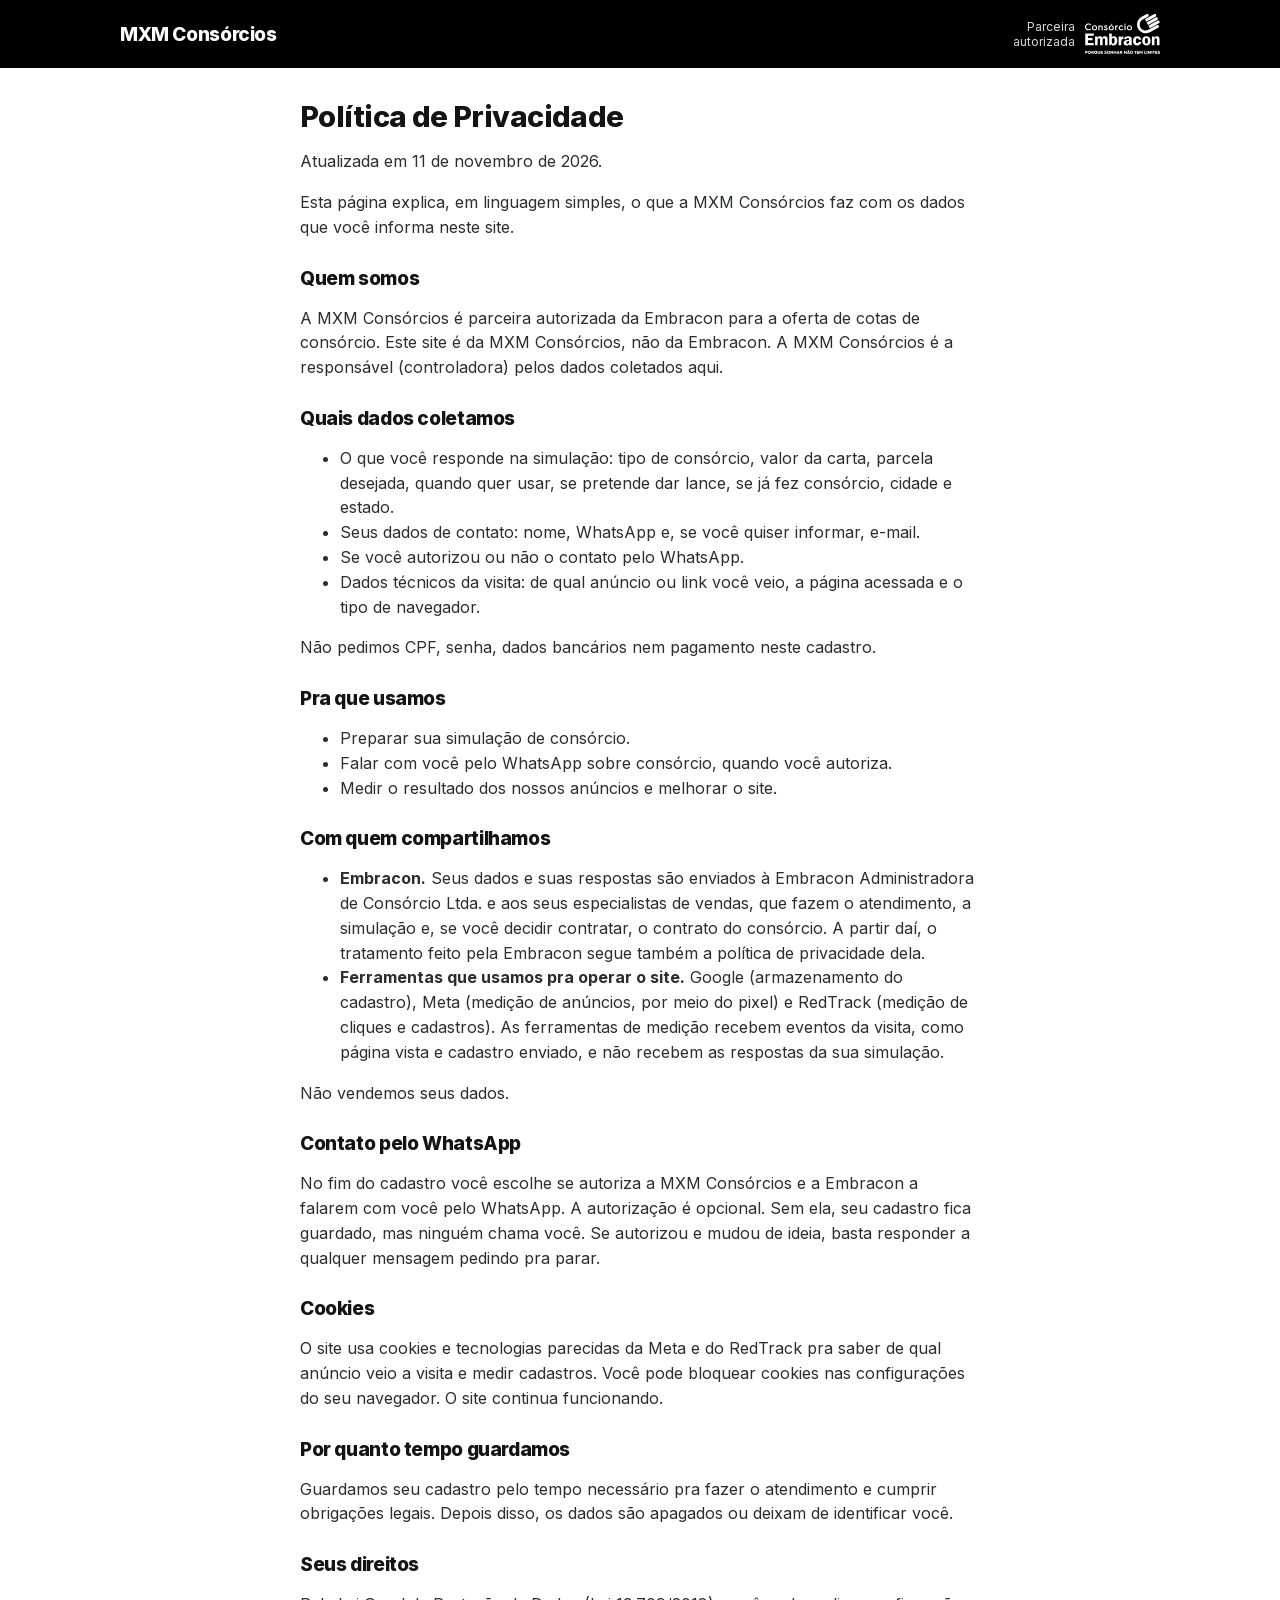
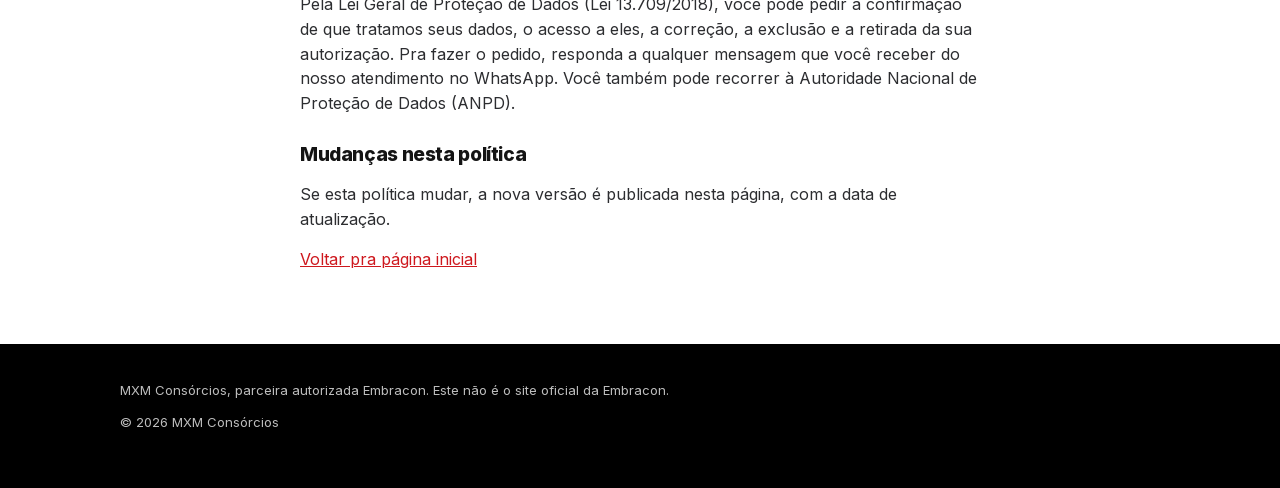
==== privacidade.html @ f9368614 "MXM Consórcios: página, quiz de 9 telas e política de privacidade Co-Authored-By: Claude <noreply@an" ====
<!doctype html>
<html lang="pt-BR">
<head>
<meta charset="utf-8">
<meta name="viewport" content="width=device-width,initial-scale=1">
<title>Política de Privacidade | MXM Consórcios</title>
<meta name="robots" content="noindex">
<meta name="theme-color" content="#000000">
<link rel="icon" href="assets/favicon.svg" type="image/svg+xml">
<link rel="stylesheet" href="assets/site.css?v=1">
</head>
<body>
<header class="top"><div class="wrap">
  <a class="mxm" href="./" style="text-decoration:none">MXM Consórcios</a>
  <div class="parc"><span>Parceira<br>autorizada</span><img src="assets/embracon-branco.svg" alt="Consórcio Embracon" width="64" height="34"></div>
</div></header>
<main class="legal">
<h1>Política de Privacidade</h1>
<p>Atualizada em 11 de novembro de 2026.</p>
<p>Esta página explica, em linguagem simples, o que a MXM Consórcios faz com os dados que você informa neste site.</p>

<h2>Quem somos</h2>
<p>A MXM Consórcios é parceira autorizada da Embracon para a oferta de cotas de consórcio. Este site é da MXM Consórcios, não da Embracon. A MXM Consórcios é a responsável (controladora) pelos dados coletados aqui.</p>

<h2>Quais dados coletamos</h2>
<ul>
<li>O que você responde na simulação: tipo de consórcio, valor da carta, parcela desejada, quando quer usar, se pretende dar lance, se já fez consórcio, cidade e estado.</li>
<li>Seus dados de contato: nome, WhatsApp e, se você quiser informar, e-mail.</li>
<li>Se você autorizou ou não o contato pelo WhatsApp.</li>
<li>Dados técnicos da visita: de qual anúncio ou link você veio, a página acessada e o tipo de navegador.</li>
</ul>
<p>Não pedimos CPF, senha, dados bancários nem pagamento neste cadastro.</p>

<h2>Pra que usamos</h2>
<ul>
<li>Preparar sua simulação de consórcio.</li>
<li>Falar com você pelo WhatsApp sobre consórcio, quando você autoriza.</li>
<li>Medir o resultado dos nossos anúncios e melhorar o site.</li>
</ul>

<h2>Com quem compartilhamos</h2>
<ul>
<li><b>Embracon.</b> Seus dados e suas respostas são enviados à Embracon Administradora de Consórcio Ltda. e aos seus especialistas de vendas, que fazem o atendimento, a simulação e, se você decidir contratar, o contrato do consórcio. A partir daí, o tratamento feito pela Embracon segue também a política de privacidade dela.</li>
<li><b>Ferramentas que usamos pra operar o site.</b> Google (armazenamento do cadastro), Meta (medição de anúncios, por meio do pixel) e RedTrack (medição de cliques e cadastros). As ferramentas de medição recebem eventos da visita, como página vista e cadastro enviado, e não recebem as respostas da sua simulação.</li>
</ul>
<p>Não vendemos seus dados.</p>

<h2>Contato pelo WhatsApp</h2>
<p>No fim do cadastro você escolhe se autoriza a MXM Consórcios e a Embracon a falarem com você pelo WhatsApp. A autorização é opcional. Sem ela, seu cadastro fica guardado, mas ninguém chama você. Se autorizou e mudou de ideia, basta responder a qualquer mensagem pedindo pra parar.</p>

<h2>Cookies</h2>
<p>O site usa cookies e tecnologias parecidas da Meta e do RedTrack pra saber de qual anúncio veio a visita e medir cadastros. Você pode bloquear cookies nas configurações do seu navegador. O site continua funcionando.</p>

<h2>Por quanto tempo guardamos</h2>
<p>Guardamos seu cadastro pelo tempo necessário pra fazer o atendimento e cumprir obrigações legais. Depois disso, os dados são apagados ou deixam de identificar você.</p>

<h2>Seus direitos</h2>
<p>Pela Lei Geral de Proteção de Dados (Lei 13.709/2018), você pode pedir a confirmação de que tratamos seus dados, o acesso a eles, a correção, a exclusão e a retirada da sua autorização. Pra fazer o pedido, responda a qualquer mensagem que você receber do nosso atendimento no WhatsApp. Você também pode recorrer à Autoridade Nacional de Proteção de Dados (ANPD).</p>

<h2>Mudanças nesta política</h2>
<p>Se esta política mudar, a nova versão é publicada nesta página, com a data de atualização.</p>

<p><a href="./">Voltar pra página inicial</a></p>
</main>
<footer><div class="wrap">
  <p>MXM Consórcios, parceira autorizada Embracon. Este não é o site oficial da Embracon.</p>
  <p>© 2026 MXM Consórcios</p>
</div></footer>
</body>
</html>
---- assets/site.css ----
@font-face{font-family:Inter;font-weight:400 800;font-display:swap;src:url(inter.woff2) format("woff2")}
:root{--r:#ce181e;--r2:#a50f14;--r3:#4f090c;--rl:#f5d2d4;--az:#173161;--k:#141414;--bg:#f5f5f6;--mut:#5b5d62;--line:#e1e2e5}
*{box-sizing:border-box}
html{-webkit-text-size-adjust:100%}
body{margin:0;font-family:Inter,system-ui,-apple-system,"Segoe UI",Roboto,sans-serif;font-weight:400;color:var(--k);background:#fff;font-size:16px;line-height:1.55}
img{max-width:100%;height:auto;display:block}
a{color:var(--r)}
h1,h2,h3{font-weight:800;letter-spacing:-.02em;line-height:1.15;margin:0}
.wrap{max-width:1080px;margin:0 auto;padding:0 20px}
.mxm{font-weight:800;font-size:19px;letter-spacing:-.02em;color:#fff;line-height:1;white-space:nowrap}
.mxm small{display:block;font-weight:500;font-size:11px;letter-spacing:.02em;opacity:.85;margin-top:4px}
.mxm.esc{color:var(--k)}
.top{background:#000;color:#fff}
.top .wrap{display:flex;align-items:center;justify-content:space-between;height:68px}
.parc{display:flex;align-items:center;gap:10px;font-size:11px;line-height:1.25;text-align:right;color:#d9d9d9}
.parc img{height:34px;width:auto}
.hero{background:linear-gradient(100deg,#000 0%,#1a0304 38%,#6e0c10 78%,#a50f14 100%);color:#fff;padding:30px 0 40px}
.eyebrow{font-weight:600;font-size:13px;color:#f08185;margin:0 0 10px;letter-spacing:.01em}
.hero h1{font-size:31px}
.hero h1 em{font-style:normal;color:#f08185}
.hero p.sub{margin:14px 0 22px;font-size:17px;color:#ececec}
.escolha{background:#fff;color:var(--k);border-radius:16px;padding:20px 16px 16px}
.escolha h2{font-size:19px;margin:0 4px 14px}
.tipos{display:flex;flex-direction:column;gap:8px}
.tipo{display:flex;align-items:center;gap:14px;width:100%;text-align:left;border:1.5px solid var(--line);background:#fff;border-radius:12px;padding:12px 14px;font:700 17px Inter,sans-serif;color:var(--k);cursor:pointer;min-height:60px}
.tipo:hover,.tipo:focus-visible{border-color:var(--r);outline:0}
.tipo .ic{flex:none;width:40px;height:40px;border-radius:50%;background:var(--rl);display:flex;align-items:center;justify-content:center;color:var(--r)}
.tipo .ic svg{width:22px;height:22px}
.tipo small{display:block;font-weight:400;font-size:13px;color:var(--mut)}
.tipo::after{content:"›";margin-left:auto;font-size:24px;color:var(--r);font-weight:500}
.nota{font-size:13px;color:var(--mut);margin:12px 4px 0}
.hero .selos{list-style:none;margin:20px 0 0;padding:0;display:flex;flex-direction:column;gap:8px;font-size:14px;color:#ececec}
.hero .selos li{display:flex;gap:8px;align-items:flex-start}
.hero .selos li::before{content:"✓";color:#f08185;font-weight:800}
.btn{display:flex;align-items:center;justify-content:center;width:100%;border:0;border-radius:10px;background:var(--r);color:#fff;font:700 17px Inter,sans-serif;padding:16px 24px;cursor:pointer;min-height:56px;box-shadow:0 0 0 4px rgba(206,24,30,.18)}
.btn:hover{background:var(--r2)}
.btn:disabled{opacity:.45;cursor:default}
.btn.branco{background:#fff;color:var(--r);box-shadow:none}
.sec{padding:48px 0}
.sec h2{font-size:27px;margin-bottom:10px}
.sec .lead{color:var(--mut);margin:0 0 24px;font-size:17px}
.cinza{background:var(--bg)}
.passo{background:#fff;border:1px solid var(--line);border-radius:14px;padding:22px 20px;margin-bottom:10px}
.passo .n{display:inline-flex;width:34px;height:34px;border-radius:50%;background:var(--r);color:#fff;font-weight:800;align-items:center;justify-content:center;margin-bottom:12px}
.passo h3{font-size:19px;margin-bottom:6px}
.passo p{margin:0;color:var(--mut)}
.comp{border:1px solid var(--line);border-radius:14px;overflow:hidden}
.comp div{display:grid;grid-template-columns:1fr 1fr;border-top:1px solid var(--line)}
.comp div:first-child{border-top:0;background:var(--k);color:#fff;font-weight:700}
.comp span{padding:14px 14px;font-size:15px}
.comp span+span{border-left:1px solid var(--line)}
.comp div:first-child span+span{border-left-color:#333}
.comp b{display:block;font-size:12px;font-weight:600;color:var(--mut);text-transform:uppercase;letter-spacing:.04em;margin-bottom:2px}
.obs{font-size:14px;color:var(--mut);margin-top:14px}
.escura{background:linear-gradient(100deg,#000 0%,#1a0304 45%,#6e0c10 100%);color:#fff;padding:48px 0}
.escura h2{font-size:27px;margin-bottom:10px}
.escura .lead{color:#e3e3e3;margin:0 0 24px;font-size:17px}
.nums{display:grid;grid-template-columns:1fr 1fr;gap:10px}
.num{background:rgba(255,255,255,.07);border:1px solid rgba(255,255,255,.14);border-radius:14px;padding:18px 16px}
.num strong{display:block;font-size:26px;font-weight:800;letter-spacing:-.02em;line-height:1.1}
.num span{font-size:14px;color:#e3e3e3}
.fonte{font-size:12px;color:#bdbdbd;margin-top:16px}
details{background:#fff;border:1px solid var(--line);border-radius:14px;margin-bottom:10px;padding:0 20px}
summary{font-weight:700;padding:18px 28px 18px 0;cursor:pointer;list-style:none;position:relative}
summary::-webkit-details-marker{display:none}
summary::after{content:"+";position:absolute;right:0;top:14px;font-size:24px;font-weight:500;color:var(--r)}
details[open] summary::after{content:"−"}
details p{margin:0;padding:0 0 18px;color:var(--mut)}
.cta2{max-width:420px;margin:28px auto 0}
.final{background:var(--r);color:#fff;padding:48px 0;text-align:center}
.final h2{font-size:27px;margin-bottom:10px}
.final p{margin:0;font-size:17px}
footer{background:#000;color:#bdbdbd;padding:36px 0 44px;font-size:13px}
footer .marcas{display:flex;align-items:center;justify-content:space-between;margin-bottom:20px}
footer .marcas img{height:44px;width:auto}
footer p{margin:0 0 12px}
footer a{color:#fff}
/* quiz */
.quiz{display:none;min-height:100vh;min-height:100dvh;background:#fff}
body.q .quiz{display:block}
body.q .lp{display:none}
.qtop{position:sticky;top:0;background:#fff;z-index:5;padding:14px 20px 12px;max-width:560px;margin:0 auto}
.qbar{display:flex;align-items:center;gap:12px}
.volta{border:0;background:var(--bg);width:40px;height:40px;border-radius:50%;font-size:22px;line-height:1;cursor:pointer;color:var(--k);flex:none}
.volta[hidden]{display:block;visibility:hidden}
.qbar .mxm{margin:0 auto;text-align:center}
.cont{width:40px;flex:none}
.prog{height:6px;border-radius:3px;background:var(--bg);margin-top:12px;overflow:hidden}
.prog i{display:block;height:100%;width:0;background:var(--r);border-radius:3px;transition:width .25s}
.qbody{max-width:560px;margin:0 auto;padding:18px 20px 40px}
.qbody .av{color:var(--r);font-weight:700;font-size:14px;margin:0 0 6px}
.qbody h2{font-size:24px;margin-bottom:6px}
.qbody .dica{color:var(--mut);margin:0 0 16px;font-size:15px}
.ops{display:flex;flex-direction:column;gap:10px;margin:18px 0 20px}
.op{display:flex;align-items:center;gap:12px;width:100%;text-align:left;border:2px solid var(--line);background:#fff;border-radius:12px;padding:16px 18px;font:600 17px Inter,sans-serif;color:var(--k);cursor:pointer;min-height:58px}
.op .m{flex:none;width:22px;height:22px;border-radius:50%;border:2px solid #b3b5ba}
.op.on{border-color:var(--r);background:#fdf1f1}
.op.on .m{border-color:var(--r);background:var(--r);box-shadow:inset 0 0 0 4px #fff}
.campo{margin:14px 0}
.campo label{display:block;font-weight:700;font-size:15px;margin-bottom:6px}
.campo label small{font-weight:400;color:var(--mut)}
.campo input,.campo select{width:100%;border:2px solid var(--line);border-radius:12px;padding:14px 14px;font:400 17px Inter,sans-serif;color:var(--k);background:#fff;min-height:54px;appearance:none;-webkit-appearance:none}
.campo input:focus,.campo select:focus{outline:0;border-color:var(--r)}
.campo.err input,.campo.err select{border-color:#b00020}
.campo .e{display:none;color:#b00020;font-size:13px;margin-top:5px}
.campo.err .e{display:block}
.hp{position:absolute;left:-9999px;width:1px;height:1px;opacity:0}
.aceite{display:flex;gap:12px;align-items:flex-start;border:2px solid var(--line);border-radius:12px;padding:16px;margin:18px 0 8px;cursor:pointer}
.aceite input{flex:none;width:24px;height:24px;margin:1px 0 0;accent-color:var(--r)}
.erro{color:#b00020;font-size:14px;margin:10px 0}
.seg{font-size:13px;color:var(--mut);margin-top:14px}
.fim{text-align:center;padding-top:40px}
.fim .ok{width:72px;height:72px;border-radius:50%;background:var(--r);color:#fff;font-size:38px;display:flex;align-items:center;justify-content:center;margin:0 auto 20px}
.fim h2{font-size:27px;margin-bottom:12px}
.fim p{color:var(--mut);font-size:17px}
.fim .imp{background:var(--bg);border-radius:12px;padding:16px 18px;color:var(--k);font-size:15px;text-align:left;margin-top:22px}
/* legal */
.legal{max-width:720px;margin:0 auto;padding:32px 20px 56px}
.legal h1{font-size:29px;margin-bottom:8px}
.legal h2{font-size:19px;margin:28px 0 8px}
.legal p,.legal li{color:#2c2d30}
@media(min-width:860px){
 .hero{padding:56px 0 64px}
 .hero .wrap{display:grid;grid-template-columns:1.05fr .95fr;gap:56px;align-items:center}
 .hero h1{font-size:46px}
 .trio{display:grid;grid-template-columns:repeat(3,1fr);gap:14px}
 .trio>*{margin:0}
 .sec h2,.escura h2,.final h2{font-size:36px}
 .nums{grid-template-columns:repeat(4,1fr)}
 .faq,.comp{max-width:760px}
 .parc{font-size:12px}
 .parc img{height:40px}
}

.sub3{font-size:19px;margin:26px 0 8px}
.prox{text-align:left;color:var(--mut);padding-left:22px;margin:18px 0 0}
.prox li{margin-bottom:8px}
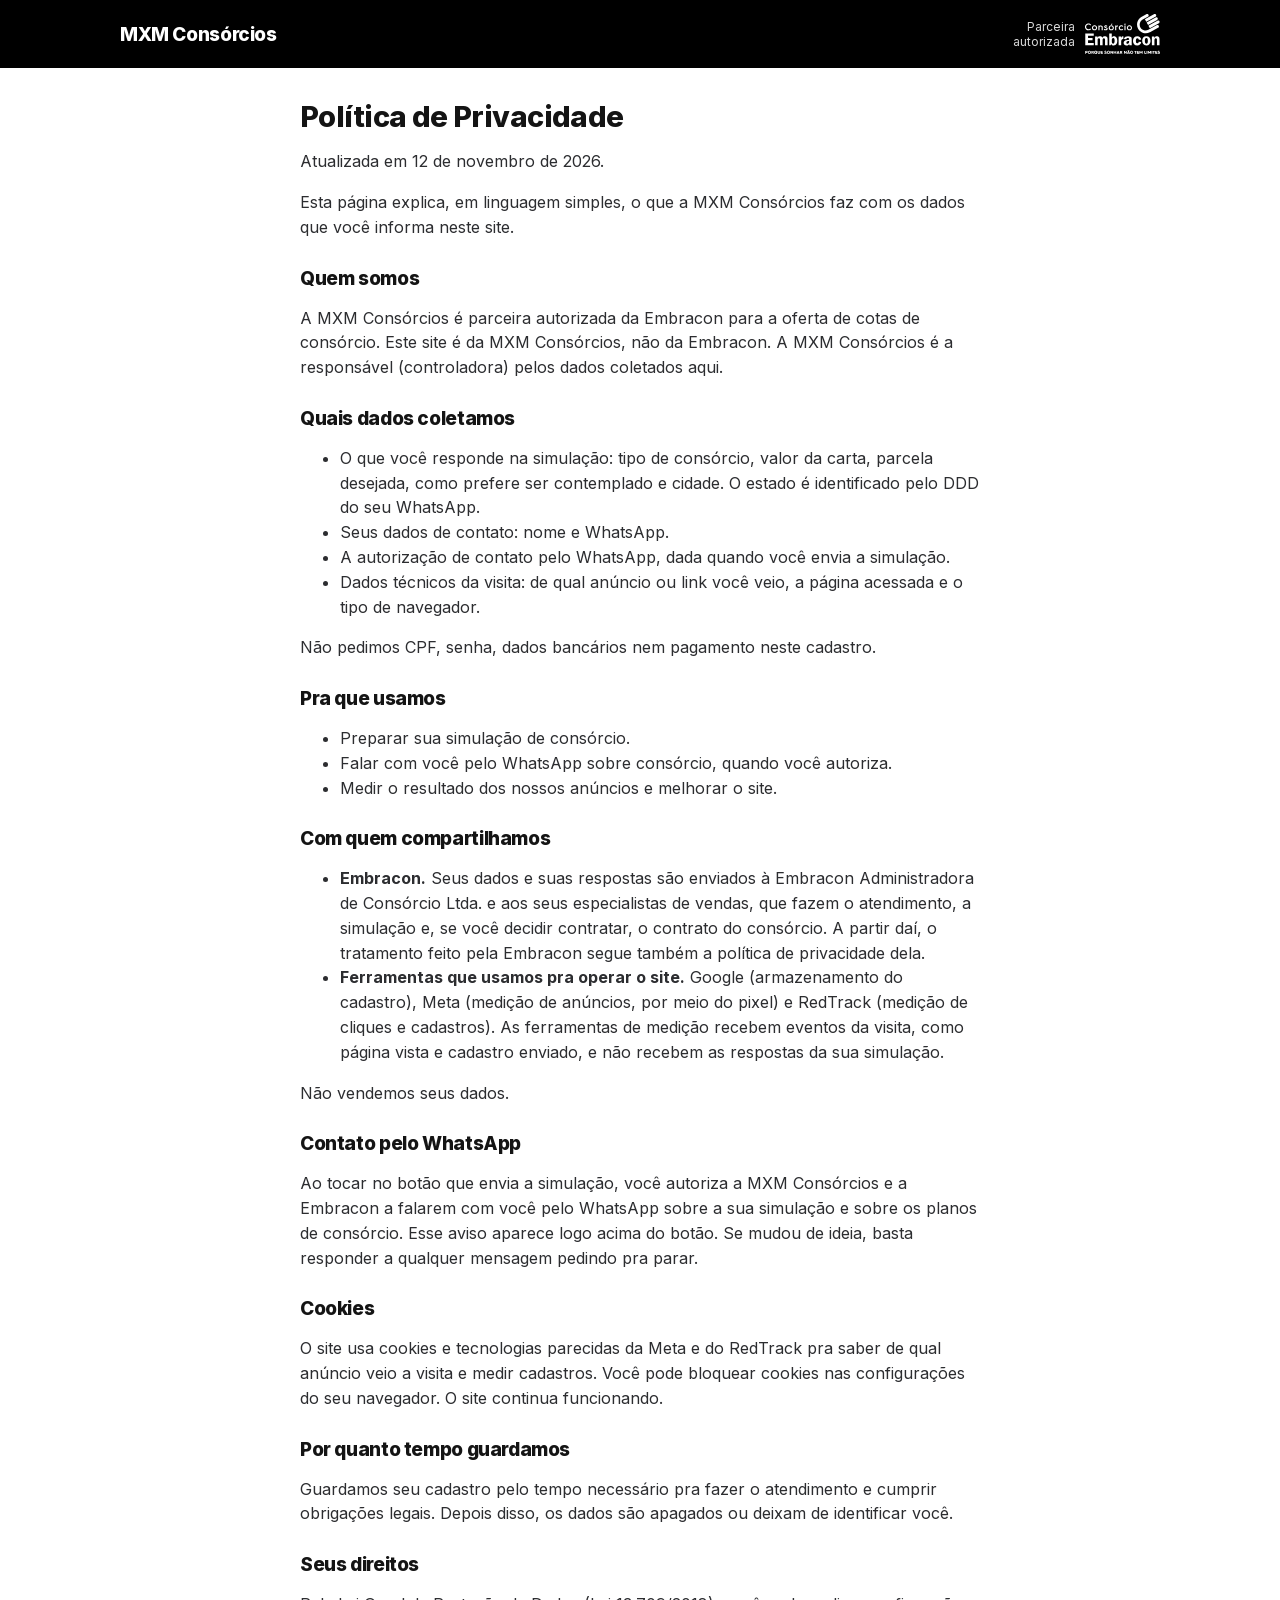
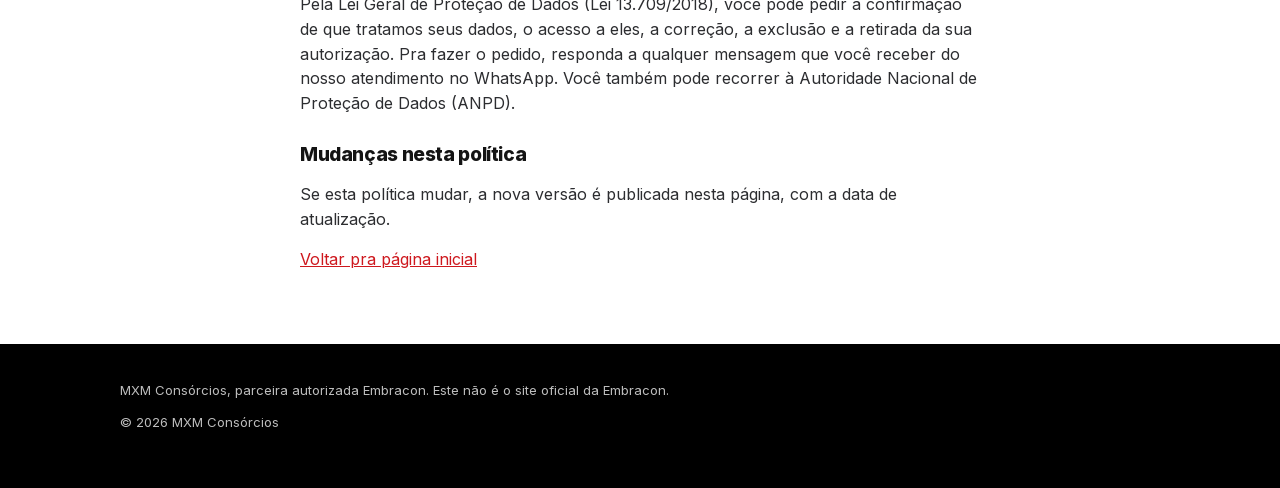
==== commit f51ce977: "Quiz v2 do Stefan Brain: 6 telas no lugar de 9 - Telas: tipo, valor da carta, parcela, como quer ser" ====
--- a/privacidade.html
+++ b/privacidade.html
@@ -7,7 +7,10 @@
 <meta name="robots" content="noindex">
 <meta name="theme-color" content="#000000">
 <link rel="icon" href="assets/favicon.svg" type="image/svg+xml">
-<link rel="stylesheet" href="assets/site.css?v=1">
+<link rel="stylesheet" href="assets/site.css?v=3">
+<script type="text/javascript">
+(function(c,l,a,r,i,t,y){c[a]=c[a]||function(){(c[a].q=c[a].q||[]).push(arguments)};t=l.createElement(r);t.async=1;t.src="https://www.clarity.ms/tag/"+i;y=l.getElementsByTagName(r)[0];y.parentNode.insertBefore(t,y);})(window,document,"clarity","script","zcet7yu46v");
+</script>
 </head>
 <body>
 <header class="top"><div class="wrap">
@@ -16,7 +19,7 @@
 </div></header>
 <main class="legal">
 <h1>Política de Privacidade</h1>
-<p>Atualizada em 11 de novembro de 2026.</p>
+<p>Atualizada em 12 de novembro de 2026.</p>
 <p>Esta página explica, em linguagem simples, o que a MXM Consórcios faz com os dados que você informa neste site.</p>
 
 <h2>Quem somos</h2>
@@ -24,9 +27,9 @@
 
 <h2>Quais dados coletamos</h2>
 <ul>
-<li>O que você responde na simulação: tipo de consórcio, valor da carta, parcela desejada, quando quer usar, se pretende dar lance, se já fez consórcio, cidade e estado.</li>
-<li>Seus dados de contato: nome, WhatsApp e, se você quiser informar, e-mail.</li>
-<li>Se você autorizou ou não o contato pelo WhatsApp.</li>
+<li>O que você responde na simulação: tipo de consórcio, valor da carta, parcela desejada, como prefere ser contemplado e cidade. O estado é identificado pelo DDD do seu WhatsApp.</li>
+<li>Seus dados de contato: nome e WhatsApp.</li>
+<li>A autorização de contato pelo WhatsApp, dada quando você envia a simulação.</li>
 <li>Dados técnicos da visita: de qual anúncio ou link você veio, a página acessada e o tipo de navegador.</li>
 </ul>
 <p>Não pedimos CPF, senha, dados bancários nem pagamento neste cadastro.</p>
@@ -46,7 +49,7 @@
 <p>Não vendemos seus dados.</p>
 
 <h2>Contato pelo WhatsApp</h2>
-<p>No fim do cadastro você escolhe se autoriza a MXM Consórcios e a Embracon a falarem com você pelo WhatsApp. A autorização é opcional. Sem ela, seu cadastro fica guardado, mas ninguém chama você. Se autorizou e mudou de ideia, basta responder a qualquer mensagem pedindo pra parar.</p>
+<p>Ao tocar no botão que envia a simulação, você autoriza a MXM Consórcios e a Embracon a falarem com você pelo WhatsApp sobre a sua simulação e sobre os planos de consórcio. Esse aviso aparece logo acima do botão. Se mudou de ideia, basta responder a qualquer mensagem pedindo pra parar.</p>
 
 <h2>Cookies</h2>
 <p>O site usa cookies e tecnologias parecidas da Meta e do RedTrack pra saber de qual anúncio veio a visita e medir cadastros. Você pode bloquear cookies nas configurações do seu navegador. O site continua funcionando.</p>
--- a/assets/site.css
+++ b/assets/site.css
@@ -75,45 +75,71 @@
 footer .marcas img{height:44px;width:auto}
 footer p{margin:0 0 12px}
 footer a{color:#fff}
-/* quiz */
-.quiz{display:none;min-height:100vh;min-height:100dvh;background:#fff}
+/* quiz v2 (12/11/26): 6 telas, texto do Stefan Brain */
+.quiz{display:none;min-height:100vh;min-height:100dvh;background:#fff;overflow-x:clip}
+body.q{overflow-x:hidden}
 body.q .quiz{display:block}
 body.q .lp{display:none}
-.qtop{position:sticky;top:0;background:#fff;z-index:5;padding:14px 20px 12px;max-width:560px;margin:0 auto}
-.qbar{display:flex;align-items:center;gap:12px}
-.volta{border:0;background:var(--bg);width:40px;height:40px;border-radius:50%;font-size:22px;line-height:1;cursor:pointer;color:var(--k);flex:none}
-.volta[hidden]{display:block;visibility:hidden}
-.qbar .mxm{margin:0 auto;text-align:center}
-.cont{width:40px;flex:none}
-.prog{height:6px;border-radius:3px;background:var(--bg);margin-top:12px;overflow:hidden}
-.prog i{display:block;height:100%;width:0;background:var(--r);border-radius:3px;transition:width .25s}
+.qtop{position:sticky;top:0;background:#fff;z-index:5;padding:10px 20px 10px;max-width:560px;margin:0 auto}
+.qmarca{text-align:center;line-height:1.25;padding-bottom:8px;border-bottom:1px solid var(--line)}
+.qmarca strong{display:block;font-weight:800;font-size:13.5px;letter-spacing:-.01em}
+.qmarca small{display:block;font-size:11px;color:var(--mut);margin-top:2px}
+.qbar{display:flex;align-items:center;gap:10px;min-height:40px;margin-top:6px}
+.qbar[hidden]{display:none}
+.volta{border:0;background:var(--bg);width:36px;height:36px;border-radius:50%;font-size:22px;line-height:1;cursor:pointer;color:var(--k);flex:none;padding:0 0 3px}
+.volta[hidden]{display:none}
+.cont{font-size:13px;font-weight:600;color:var(--mut)}
+.pct{margin-left:auto;font-size:13px;font-weight:700;color:var(--r)}
+.prog{height:6px;border-radius:3px;background:#e5e7eb;margin-top:4px;overflow:hidden}
+.prog i{display:block;height:100%;width:0;background:var(--r);border-radius:3px;transition:width .3s}
 .qbody{max-width:560px;margin:0 auto;padding:18px 20px 40px}
-.qbody .av{color:var(--r);font-weight:700;font-size:14px;margin:0 0 6px}
-.qbody h2{font-size:24px;margin-bottom:6px}
-.qbody .dica{color:var(--mut);margin:0 0 16px;font-size:15px}
-.ops{display:flex;flex-direction:column;gap:10px;margin:18px 0 20px}
-.op{display:flex;align-items:center;gap:12px;width:100%;text-align:left;border:2px solid var(--line);background:#fff;border-radius:12px;padding:16px 18px;font:600 17px Inter,sans-serif;color:var(--k);cursor:pointer;min-height:58px}
+.qbody.entra{animation:qin .22s ease-out}
+.qbody.entra.tras{animation-name:qinb}
+@keyframes qin{from{opacity:0;transform:translateX(26px)}to{opacity:1;transform:none}}
+@keyframes qinb{from{opacity:0;transform:translateX(-26px)}to{opacity:1;transform:none}}
+@media(prefers-reduced-motion:reduce){.qbody.entra{animation:none}}
+.qbody h2{font-size:23px;margin-bottom:8px}
+.qbody .dica{color:var(--mut);margin:0 0 16px;font-size:15px;line-height:1.45}
+.ops{display:flex;flex-direction:column;gap:10px;margin:16px 0 20px}
+.op{display:flex;align-items:center;gap:12px;width:100%;text-align:left;border:2px solid #e5e7eb;background:#fff;border-radius:12px;padding:14px 16px;font:600 17px Inter,sans-serif;color:var(--k);cursor:pointer;min-height:58px;transition:border-color .12s,background .12s,box-shadow .12s;-webkit-tap-highlight-color:transparent}
+.op:focus-visible,.op:active{outline:0;box-shadow:0 2px 10px rgba(20,20,20,.12)}
 .op .m{flex:none;width:22px;height:22px;border-radius:50%;border:2px solid #b3b5ba}
+.op .tx{display:block;flex:1;min-width:0;line-height:1.3}
+.op .tx b{display:block;font-weight:700}
+.op .tx small{display:block;font-weight:400;font-size:14px;line-height:1.4;color:var(--mut);margin-top:3px}
+.op .tx small.dq{font-weight:600;font-size:13px;color:var(--r2)}
 .op.on{border-color:var(--r);background:#fdf1f1}
 .op.on .m{border-color:var(--r);background:var(--r);box-shadow:inset 0 0 0 4px #fff}
 .campo{margin:14px 0}
 .campo label{display:block;font-weight:700;font-size:15px;margin-bottom:6px}
-.campo label small{font-weight:400;color:var(--mut)}
-.campo input,.campo select{width:100%;border:2px solid var(--line);border-radius:12px;padding:14px 14px;font:400 17px Inter,sans-serif;color:var(--k);background:#fff;min-height:54px;appearance:none;-webkit-appearance:none}
-.campo input:focus,.campo select:focus{outline:0;border-color:var(--r)}
-.campo.err input,.campo.err select{border-color:#b00020}
+.campo input{width:100%;border:2px solid #e5e7eb;border-radius:12px;padding:14px 14px;font:400 17px Inter,sans-serif;color:var(--k);background:#fff;min-height:54px;appearance:none;-webkit-appearance:none}
+.campo input::placeholder{color:#9a9ca1}
+.campo input:focus{outline:0;border-color:var(--r);box-shadow:0 2px 10px rgba(20,20,20,.08)}
+.campo.err input{border-color:#b00020}
 .campo .e{display:none;color:#b00020;font-size:13px;margin-top:5px}
 .campo.err .e{display:block}
 .hp{position:absolute;left:-9999px;width:1px;height:1px;opacity:0}
-.aceite{display:flex;gap:12px;align-items:flex-start;border:2px solid var(--line);border-radius:12px;padding:16px;margin:18px 0 8px;cursor:pointer}
-.aceite input{flex:none;width:24px;height:24px;margin:1px 0 0;accent-color:var(--r)}
-.erro{color:#b00020;font-size:14px;margin:10px 0}
-.seg{font-size:13px;color:var(--mut);margin-top:14px}
-.fim{text-align:center;padding-top:40px}
-.fim .ok{width:72px;height:72px;border-radius:50%;background:var(--r);color:#fff;font-size:38px;display:flex;align-items:center;justify-content:center;margin:0 auto 20px}
-.fim h2{font-size:27px;margin-bottom:12px}
-.fim p{color:var(--mut);font-size:17px}
-.fim .imp{background:var(--bg);border-radius:12px;padding:16px 18px;color:var(--k);font-size:15px;text-align:left;margin-top:22px}
+.qbody .btn{margin-top:18px;gap:10px;line-height:1.25;text-align:center}
+.qbody .btn svg{width:20px;height:20px;flex:none}
+.btn.envia{padding:14px 16px}
+.lgpd{font-size:12.5px;line-height:1.5;color:var(--mut);margin:16px 0 0}
+.erro{color:#b00020;font-size:14px;margin:12px 0 0}
+.pv{text-align:center;font-size:13px;margin:14px 0 0}
+.pv a{color:var(--mut)}
+.fim{text-align:center;padding-top:22px}
+.fim .ok{width:72px;height:72px;border-radius:50%;background:#10b981;color:#fff;display:flex;align-items:center;justify-content:center;margin:0 auto 18px}
+.fim .ok svg{width:38px;height:38px}
+.fim h1{font-size:26px;margin-bottom:10px}
+.fim p{color:var(--mut);font-size:16px;margin:0 0 14px}
+.zapbox{background:#f0fdf4;border:1px solid #bbf7d0;border-radius:14px;padding:18px 16px;margin:20px 0 14px}
+.zapbox b{display:block;font-size:17px;line-height:1.3;color:var(--k);margin-bottom:6px}
+.zapbox p{font-size:15px;color:#2c2d30;margin:0 0 14px}
+.btnzap{display:flex;align-items:center;justify-content:center;gap:10px;min-height:56px;border-radius:10px;background:#25d366;color:#fff;font:700 17px Inter,sans-serif;line-height:1.25;text-decoration:none;padding:14px 16px}
+.btnzap svg{width:22px;height:22px;flex:none}
+.fim .calma{font-size:14.5px}
+.selo2{border-top:1px solid var(--line);margin-top:22px;padding-top:18px}
+.selo2 strong{display:block;font-size:14px;margin-bottom:8px}
+.selo2 p{font-size:12.5px;line-height:1.5;margin:0 0 8px}
 /* legal */
 .legal{max-width:720px;margin:0 auto;padding:32px 20px 56px}
 .legal h1{font-size:29px;margin-bottom:8px}
@@ -135,3 +161,34 @@
 .sub3{font-size:19px;margin:26px 0 8px}
 .prox{text-align:left;color:var(--mut);padding-left:22px;margin:18px 0 0}
 .prox li{margin-bottom:8px}
+/* blocos vindos das referências (Mavel, Klubi, Mycon) */
+.top{position:sticky;top:0;z-index:6}
+.pill{display:none;border:0;border-radius:999px;background:var(--r);color:#fff;font:700 14px Inter,sans-serif;padding:11px 18px;cursor:pointer;white-space:nowrap}
+.pill:hover{background:var(--r2)}
+.selo1{margin:16px 0 0;font-size:14px;color:#ececec;text-align:center}
+.selo1::before{content:"✓ ";color:#f08185;font-weight:800}
+.benef{padding:28px 0 4px}
+.bens{display:flex;flex-direction:column;gap:10px}
+.ben{display:flex;gap:14px;align-items:flex-start;border:1px solid var(--line);border-radius:14px;padding:16px}
+.ben .ic{flex:none;width:44px;height:44px;border-radius:12px;background:var(--rl);color:var(--r);display:flex;align-items:center;justify-content:center}
+.ben .ic svg{width:24px;height:24px}
+.ben h3{font-size:17px;margin-bottom:3px}
+.ben p{margin:0;color:var(--mut);font-size:14.5px;line-height:1.4}
+.comp.vs div:first-child span:first-child{background:var(--r)}
+.comp.vs div:not(:first-child) span{position:relative;padding-left:38px}
+.comp.vs div:not(:first-child) span::before{position:absolute;left:12px;top:15px;width:18px;height:18px;border-radius:50%;font-size:12px;font-weight:800;line-height:18px;text-align:center;color:#fff}
+.comp.vs div:not(:first-child) span:first-child{background:#f3faf5}
+.comp.vs div:not(:first-child) span:first-child::before{content:"✓";background:#1a8f4c}
+.comp.vs div:not(:first-child) span+span::before{content:"✕";background:#9a9ca1}
+.fixa{position:fixed;left:0;right:0;bottom:0;z-index:7;background:#fff;border-top:1px solid var(--line);padding:10px 16px calc(10px + env(safe-area-inset-bottom));transform:translateY(110%);transition:transform .25s}
+.fixa.on{transform:none}
+.fixa .btn{max-width:420px;margin:0 auto;box-shadow:none}
+@media(min-width:860px){
+ .pill{display:inline-flex}
+ .top .wrap{gap:20px}
+ .top .parc{margin-left:auto}
+ .fixa{display:none}
+ .bens{display:grid;grid-template-columns:repeat(4,1fr);gap:14px}
+ .ben{flex-direction:column}
+ .benef{padding:40px 0 0}
+}
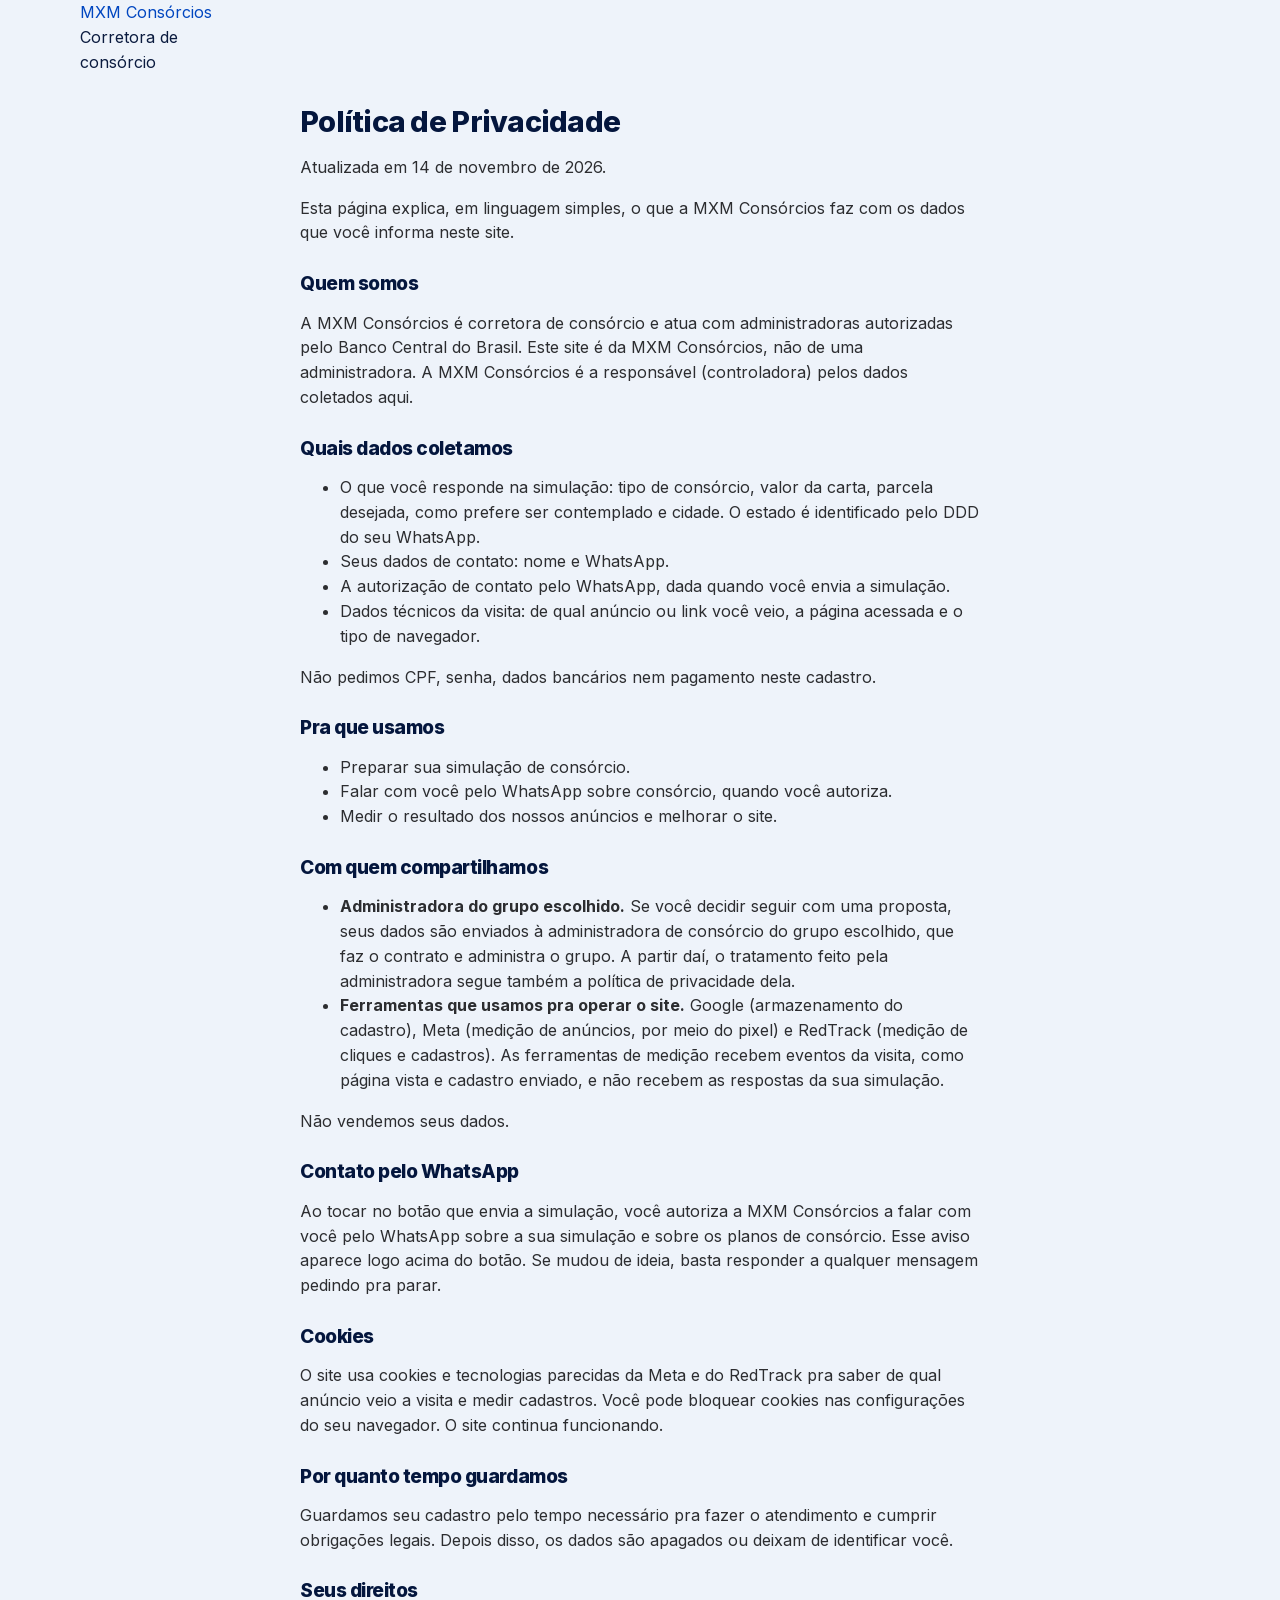
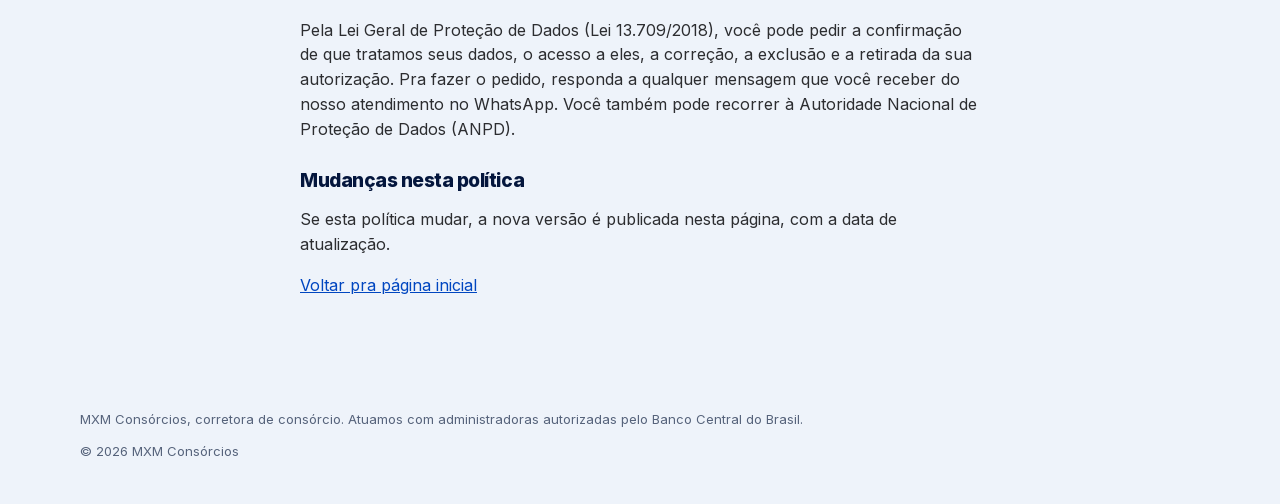
==== commit 8f8198de: "Site novo no estilo konq: MXM como corretora de consórcio Layout novo, simulador de carta, FAQ em ab" ====
--- a/privacidade.html
+++ b/privacidade.html
@@ -15,15 +15,15 @@
 <body>
 <header class="top"><div class="wrap">
   <a class="mxm" href="./" style="text-decoration:none">MXM Consórcios</a>
-  <div class="parc"><span>Parceira<br>autorizada</span><img src="assets/embracon-branco.svg" alt="Consórcio Embracon" width="64" height="34"></div>
+  <div class="parc"><span>Corretora de<br>consórcio</span></div>
 </div></header>
 <main class="legal">
 <h1>Política de Privacidade</h1>
-<p>Atualizada em 12 de novembro de 2026.</p>
+<p>Atualizada em 14 de novembro de 2026.</p>
 <p>Esta página explica, em linguagem simples, o que a MXM Consórcios faz com os dados que você informa neste site.</p>
 
 <h2>Quem somos</h2>
-<p>A MXM Consórcios é parceira autorizada da Embracon para a oferta de cotas de consórcio. Este site é da MXM Consórcios, não da Embracon. A MXM Consórcios é a responsável (controladora) pelos dados coletados aqui.</p>
+<p>A MXM Consórcios é corretora de consórcio e atua com administradoras autorizadas pelo Banco Central do Brasil. Este site é da MXM Consórcios, não de uma administradora. A MXM Consórcios é a responsável (controladora) pelos dados coletados aqui.</p>
 
 <h2>Quais dados coletamos</h2>
 <ul>
@@ -43,13 +43,13 @@
 
 <h2>Com quem compartilhamos</h2>
 <ul>
-<li><b>Embracon.</b> Seus dados e suas respostas são enviados à Embracon Administradora de Consórcio Ltda. e aos seus especialistas de vendas, que fazem o atendimento, a simulação e, se você decidir contratar, o contrato do consórcio. A partir daí, o tratamento feito pela Embracon segue também a política de privacidade dela.</li>
+<li><b>Administradora do grupo escolhido.</b> Se você decidir seguir com uma proposta, seus dados são enviados à administradora de consórcio do grupo escolhido, que faz o contrato e administra o grupo. A partir daí, o tratamento feito pela administradora segue também a política de privacidade dela.</li>
 <li><b>Ferramentas que usamos pra operar o site.</b> Google (armazenamento do cadastro), Meta (medição de anúncios, por meio do pixel) e RedTrack (medição de cliques e cadastros). As ferramentas de medição recebem eventos da visita, como página vista e cadastro enviado, e não recebem as respostas da sua simulação.</li>
 </ul>
 <p>Não vendemos seus dados.</p>
 
 <h2>Contato pelo WhatsApp</h2>
-<p>Ao tocar no botão que envia a simulação, você autoriza a MXM Consórcios e a Embracon a falarem com você pelo WhatsApp sobre a sua simulação e sobre os planos de consórcio. Esse aviso aparece logo acima do botão. Se mudou de ideia, basta responder a qualquer mensagem pedindo pra parar.</p>
+<p>Ao tocar no botão que envia a simulação, você autoriza a MXM Consórcios a falar com você pelo WhatsApp sobre a sua simulação e sobre os planos de consórcio. Esse aviso aparece logo acima do botão. Se mudou de ideia, basta responder a qualquer mensagem pedindo pra parar.</p>
 
 <h2>Cookies</h2>
 <p>O site usa cookies e tecnologias parecidas da Meta e do RedTrack pra saber de qual anúncio veio a visita e medir cadastros. Você pode bloquear cookies nas configurações do seu navegador. O site continua funcionando.</p>
@@ -66,7 +66,7 @@
 <p><a href="./">Voltar pra página inicial</a></p>
 </main>
 <footer><div class="wrap">
-  <p>MXM Consórcios, parceira autorizada Embracon. Este não é o site oficial da Embracon.</p>
+  <p>MXM Consórcios, corretora de consórcio. Atuamos com administradoras autorizadas pelo Banco Central do Brasil.</p>
   <p>© 2026 MXM Consórcios</p>
 </div></footer>
 </body>
--- a/assets/site.css
+++ b/assets/site.css
@@ -1,81 +1,235 @@
 @font-face{font-family:Inter;font-weight:400 800;font-display:swap;src:url(inter.woff2) format("woff2")}
-:root{--r:#ce181e;--r2:#a50f14;--r3:#4f090c;--rl:#f5d2d4;--az:#173161;--k:#141414;--bg:#f5f5f6;--mut:#5b5d62;--line:#e1e2e5}
+/* 14/11/26: layout no estilo konq.com.br em azul (sem marca de administradora). --r* seguem existindo porque o quiz usa. */
+:root{--nv:#04163d;--nv2:#0a2a66;--az:#0046c0;--az2:#00379a;--cl:#00a1fc;--bg:#eef3fa;--k:#0b1b3f;--mut:#56637b;--line:#dbe3ef;
+--r:#0046c0;--r2:#00379a;--r3:#04163d;--rl:#e3eeff;--sh:0 10px 30px rgba(4,22,61,.08)}
 *{box-sizing:border-box}
-html{-webkit-text-size-adjust:100%}
-body{margin:0;font-family:Inter,system-ui,-apple-system,"Segoe UI",Roboto,sans-serif;font-weight:400;color:var(--k);background:#fff;font-size:16px;line-height:1.55}
+html{-webkit-text-size-adjust:100%;scroll-behavior:smooth}
+html{overflow-x:clip}
+body{margin:0;font-family:Inter,system-ui,-apple-system,"Segoe UI",Roboto,sans-serif;color:var(--k);background:var(--bg);font-size:16px;line-height:1.55;overflow-x:hidden}
 img{max-width:100%;height:auto;display:block}
-a{color:var(--r)}
-h1,h2,h3{font-weight:800;letter-spacing:-.02em;line-height:1.15;margin:0}
-.wrap{max-width:1080px;margin:0 auto;padding:0 20px}
-.mxm{font-weight:800;font-size:19px;letter-spacing:-.02em;color:#fff;line-height:1;white-space:nowrap}
-.mxm small{display:block;font-weight:500;font-size:11px;letter-spacing:.02em;opacity:.85;margin-top:4px}
-.mxm.esc{color:var(--k)}
-.top{background:#000;color:#fff}
-.top .wrap{display:flex;align-items:center;justify-content:space-between;height:68px}
-.parc{display:flex;align-items:center;gap:10px;font-size:11px;line-height:1.25;text-align:right;color:#d9d9d9}
-.parc img{height:34px;width:auto}
-.hero{background:linear-gradient(100deg,#000 0%,#1a0304 38%,#6e0c10 78%,#a50f14 100%);color:#fff;padding:30px 0 40px}
-.eyebrow{font-weight:600;font-size:13px;color:#f08185;margin:0 0 10px;letter-spacing:.01em}
-.hero h1{font-size:31px}
-.hero h1 em{font-style:normal;color:#f08185}
-.hero p.sub{margin:14px 0 22px;font-size:17px;color:#ececec}
-.escolha{background:#fff;color:var(--k);border-radius:16px;padding:20px 16px 16px}
-.escolha h2{font-size:19px;margin:0 4px 14px}
-.tipos{display:flex;flex-direction:column;gap:8px}
-.tipo{display:flex;align-items:center;gap:14px;width:100%;text-align:left;border:1.5px solid var(--line);background:#fff;border-radius:12px;padding:12px 14px;font:700 17px Inter,sans-serif;color:var(--k);cursor:pointer;min-height:60px}
-.tipo:hover,.tipo:focus-visible{border-color:var(--r);outline:0}
-.tipo .ic{flex:none;width:40px;height:40px;border-radius:50%;background:var(--rl);display:flex;align-items:center;justify-content:center;color:var(--r)}
-.tipo .ic svg{width:22px;height:22px}
-.tipo small{display:block;font-weight:400;font-size:13px;color:var(--mut)}
-.tipo::after{content:"›";margin-left:auto;font-size:24px;color:var(--r);font-weight:500}
-.nota{font-size:13px;color:var(--mut);margin:12px 4px 0}
-.hero .selos{list-style:none;margin:20px 0 0;padding:0;display:flex;flex-direction:column;gap:8px;font-size:14px;color:#ececec}
-.hero .selos li{display:flex;gap:8px;align-items:flex-start}
-.hero .selos li::before{content:"✓";color:#f08185;font-weight:800}
-.btn{display:flex;align-items:center;justify-content:center;width:100%;border:0;border-radius:10px;background:var(--r);color:#fff;font:700 17px Inter,sans-serif;padding:16px 24px;cursor:pointer;min-height:56px;box-shadow:0 0 0 4px rgba(206,24,30,.18)}
-.btn:hover{background:var(--r2)}
+a{color:var(--az)}
+h1,h2,h3{font-weight:800;letter-spacing:-.025em;line-height:1.12;margin:0;color:var(--nv)}
+.wrap{max-width:1160px;margin:0 auto;padding:0 20px}
+.btn{display:inline-flex;align-items:center;justify-content:center;width:100%;border:0;border-radius:999px;background:var(--az);color:#fff;font:700 16px Inter,sans-serif;padding:15px 26px;cursor:pointer;min-height:54px;text-decoration:none;box-shadow:0 8px 20px rgba(0,70,192,.25);transition:background .15s}
+.btn:hover{background:var(--az2)}
 .btn:disabled{opacity:.45;cursor:default}
-.btn.branco{background:#fff;color:var(--r);box-shadow:none}
-.sec{padding:48px 0}
-.sec h2{font-size:27px;margin-bottom:10px}
-.sec .lead{color:var(--mut);margin:0 0 24px;font-size:17px}
-.cinza{background:var(--bg)}
-.passo{background:#fff;border:1px solid var(--line);border-radius:14px;padding:22px 20px;margin-bottom:10px}
-.passo .n{display:inline-flex;width:34px;height:34px;border-radius:50%;background:var(--r);color:#fff;font-weight:800;align-items:center;justify-content:center;margin-bottom:12px}
-.passo h3{font-size:19px;margin-bottom:6px}
-.passo p{margin:0;color:var(--mut)}
-.comp{border:1px solid var(--line);border-radius:14px;overflow:hidden}
-.comp div{display:grid;grid-template-columns:1fr 1fr;border-top:1px solid var(--line)}
-.comp div:first-child{border-top:0;background:var(--k);color:#fff;font-weight:700}
-.comp span{padding:14px 14px;font-size:15px}
-.comp span+span{border-left:1px solid var(--line)}
-.comp div:first-child span+span{border-left-color:#333}
-.comp b{display:block;font-size:12px;font-weight:600;color:var(--mut);text-transform:uppercase;letter-spacing:.04em;margin-bottom:2px}
-.obs{font-size:14px;color:var(--mut);margin-top:14px}
-.escura{background:linear-gradient(100deg,#000 0%,#1a0304 45%,#6e0c10 100%);color:#fff;padding:48px 0}
-.escura h2{font-size:27px;margin-bottom:10px}
-.escura .lead{color:#e3e3e3;margin:0 0 24px;font-size:17px}
-.nums{display:grid;grid-template-columns:1fr 1fr;gap:10px}
-.num{background:rgba(255,255,255,.07);border:1px solid rgba(255,255,255,.14);border-radius:14px;padding:18px 16px}
-.num strong{display:block;font-size:26px;font-weight:800;letter-spacing:-.02em;line-height:1.1}
-.num span{font-size:14px;color:#e3e3e3}
-.fonte{font-size:12px;color:#bdbdbd;margin-top:16px}
-details{background:#fff;border:1px solid var(--line);border-radius:14px;margin-bottom:10px;padding:0 20px}
-summary{font-weight:700;padding:18px 28px 18px 0;cursor:pointer;list-style:none;position:relative}
-summary::-webkit-details-marker{display:none}
-summary::after{content:"+";position:absolute;right:0;top:14px;font-size:24px;font-weight:500;color:var(--r)}
-details[open] summary::after{content:"−"}
-details p{margin:0;padding:0 0 18px;color:var(--mut)}
-.cta2{max-width:420px;margin:28px auto 0}
-.final{background:var(--r);color:#fff;padding:48px 0;text-align:center}
-.final h2{font-size:27px;margin-bottom:10px}
-.final p{margin:0;font-size:17px}
-footer{background:#000;color:#bdbdbd;padding:36px 0 44px;font-size:13px}
-footer .marcas{display:flex;align-items:center;justify-content:space-between;margin-bottom:20px}
-footer .marcas img{height:44px;width:auto}
-footer p{margin:0 0 12px}
-footer a{color:#fff}
-/* quiz v2 (12/11/26): 6 telas, texto do Stefan Brain */
+.btn.claro{background:#fff;color:var(--nv);box-shadow:var(--sh)}
+.btn.branco{background:#fff;color:var(--az);box-shadow:none}
+.btn.branco:hover{background:#eaf1ff}
+.tag{display:inline-flex;align-items:center;gap:8px;font-size:13px;font-weight:700;color:var(--nv);margin-bottom:14px}
+.tag i{width:20px;height:20px;border-radius:50%;background:var(--az);box-shadow:inset 0 0 0 5px var(--az),inset 0 0 0 10px #fff}
+.lead{color:var(--mut);font-size:17px;max-width:620px;margin:12px 0 0}
+
+/* topo */
+.nav{position:sticky;top:0;z-index:6;background:rgba(238,243,250,.92);backdrop-filter:saturate(1.4) blur(10px);-webkit-backdrop-filter:saturate(1.4) blur(10px)}
+.nav .wrap{display:flex;align-items:center;justify-content:space-between;height:66px;gap:16px}
+.marca{display:flex;align-items:center;gap:10px;text-decoration:none}
+.marca .mxm{font-weight:800;font-size:20px;color:var(--nv);letter-spacing:-.03em}
+.marca .sep{width:1px;height:20px;background:#b9c5d8}
+.marca .mxs{font-weight:600;font-size:15px;color:var(--az);letter-spacing:-.01em}
+.links{display:none;gap:26px}
+.links a{color:var(--nv);text-decoration:none;font-size:14px;font-weight:600}
+.pill{display:inline-flex;align-items:center;gap:10px;border:0;background:#fff;color:var(--nv);font:700 13px Inter,sans-serif;border-radius:999px;padding:7px 7px 7px 16px;box-shadow:var(--sh);cursor:pointer;white-space:nowrap}
+.pill .seta{display:inline-flex;width:26px;height:26px;border-radius:50%;background:var(--az);color:#fff;align-items:center;justify-content:center;font-size:14px}
+
+/* hero */
+.hero{padding:26px 0 56px}
+.hero .wrap{display:grid;gap:30px}
+.hero h1{font-size:36px}
+.azul{color:var(--az);font-weight:700;font-size:18px;margin:14px 0 0}
+.sub{color:var(--mut);margin:14px 0 24px;max-width:470px}
+.acoes{display:grid;gap:10px}
+.mini{display:flex;align-items:center;gap:10px;font-size:13px;color:var(--mut);margin:18px 0 0}
+.mini .pt{width:10px;height:10px;border-radius:50%;background:#22c55e;box-shadow:0 0 0 4px rgba(34,197,94,.18)}
+.hfoto{position:relative}
+.hfoto img{border-radius:28px;aspect-ratio:4/4.2;object-fit:cover;object-position:52% 50%;width:100%;box-shadow:0 30px 60px rgba(4,22,61,.15)}
+.flut{position:absolute;right:12px;top:16px;background:#fff;border-radius:16px;padding:12px 16px;box-shadow:0 14px 34px rgba(4,22,61,.16);transform:rotate(3deg);text-align:center;min-width:140px}
+.flut small{display:block;font-size:11px;font-weight:600;color:var(--mut)}
+.flut strong{display:block;font-size:28px;color:var(--nv);letter-spacing:-.03em;line-height:1.1}
+.flut span{display:block;font-size:11px;color:var(--mut)}
+
+/* faixa azul */
+.faixa{background:var(--az);border-radius:28px;margin:0 8px;padding:48px 0;color:#fff;background-image:radial-gradient(120% 120% at 100% 0,var(--cl) 0,rgba(0,161,252,0) 55%)}
+.faixa .wrap{display:grid;gap:30px;align-items:center}
+.ftxt p{font-size:22px;font-weight:700;letter-spacing:-.02em;line-height:1.3;margin:0 0 12px;color:#d7e6ff}
+.ftxt p:first-child{color:#fff}
+.ftxt b{color:#fff}
+.plano{background:#fff;color:var(--k);border-radius:22px;padding:22px;box-shadow:0 30px 60px rgba(4,22,61,.25);max-width:420px;width:100%;justify-self:center}
+.ptop{display:flex;justify-content:space-between;align-items:center;padding-bottom:14px;border-bottom:1px solid var(--line);font-size:13px;font-weight:700;color:var(--mut)}
+.ptop img{height:16px;width:auto}
+.plano ul{list-style:none;margin:6px 0 0;padding:0}
+.plano li{display:flex;gap:12px;align-items:center;padding:12px 0;border-bottom:1px solid var(--line)}
+.plano li:last-child{border:0}
+.plano li i{flex:none;width:28px;height:28px;border-radius:50%;background:var(--rl);color:var(--az);display:flex;align-items:center;justify-content:center;font-style:normal;font-weight:800;font-size:14px}
+.plano li b{display:block;font-size:15px;color:var(--nv)}
+.plano li small{color:var(--mut);font-size:13px}
+
+/* blocos alternados */
+.blocos{padding:56px 0 20px}
+.blocos .wrap{display:grid;gap:22px}
+.bloco{display:grid;background:#fff;border-radius:26px;overflow:hidden;box-shadow:var(--sh)}
+.btx{padding:30px 24px}
+.btx h2{font-size:28px}
+.btx>p{color:var(--mut);margin:14px 0 0}
+.rot{font-size:11px!important;font-weight:700;letter-spacing:.12em;text-transform:uppercase;color:var(--mut);margin:22px 0 4px!important}
+.lista{list-style:none;margin:0;padding:0}
+.lista li{padding:12px 0 12px 30px;border-bottom:1px solid var(--line);position:relative}
+.lista li::before{content:"";position:absolute;left:0;top:15px;width:16px;height:16px;border-radius:5px;border:2px solid var(--az)}
+.lista b{display:block;color:var(--nv);font-size:15px}
+.lista span{color:var(--mut);font-size:13.5px}
+.okk{font-weight:700;color:var(--nv);font-size:14px;margin:16px 0 0!important}
+.okk::before{content:"✓";display:inline-flex;width:18px;height:18px;border-radius:50%;border:1.5px solid var(--az);color:var(--az);font-size:11px;align-items:center;justify-content:center;margin-right:8px}
+.bimg{min-height:240px;position:relative}
+.bimg img{position:absolute;inset:0;width:100%;height:100%;object-fit:cover}
+.bimg::after{content:"";position:absolute;inset:0;background:linear-gradient(0deg,rgba(0,70,192,.18),rgba(0,70,192,.05))}
+.bimg.graf{background:linear-gradient(140deg,#dfeafc,#c8dcfb);display:flex;align-items:center;justify-content:center;padding:30px 20px}
+.bimg.graf::after{display:none}
+.lance,.vs{background:#fff;border-radius:20px;padding:22px;box-shadow:0 20px 44px rgba(4,22,61,.14);width:100%;max-width:400px}
+.lance small{display:block;font-size:12px;font-weight:700;color:var(--mut);margin-bottom:10px}
+.barra{height:14px;border-radius:99px;background:var(--rl);overflow:hidden}
+.barra i{display:block;height:100%;background:linear-gradient(90deg,var(--az),var(--cl));border-radius:99px}
+.leg{display:flex;justify-content:space-between;font-size:12.5px;color:var(--nv);font-weight:600;margin-top:8px}
+.lance hr{border:0;border-top:1px solid var(--line);margin:18px 0}
+.chips{display:flex;flex-wrap:wrap;gap:8px}
+.chips span{font-size:12.5px;font-weight:600;color:var(--az);background:var(--rl);border-radius:99px;padding:6px 12px}
+.vs>div{display:grid;grid-template-columns:1fr 1fr;gap:12px;padding:11px 0;border-bottom:1px solid var(--line);font-size:13px;color:var(--mut)}
+.vs>div:last-child{border:0}
+.vs b{display:block;color:var(--nv);font-size:12px}
+.vs>div>span:first-child{color:var(--nv)}
+.vs .vh{font-weight:800;color:var(--nv);font-size:13px;padding-top:0}
+.vs .vh span:first-child{color:var(--az)}
+
+/* seção escura */
+.escuro{background:var(--nv);color:#fff;margin:56px 8px 0;border-radius:28px;padding:56px 0;background-image:radial-gradient(90% 80% at 0 0,rgba(0,70,192,.55),rgba(0,70,192,0) 60%)}
+.escuro h2{color:#fff;font-size:30px}
+.escuro .lead{color:#b9c8e6}
+.tres{display:grid;gap:14px;margin-top:30px}
+.card{background:rgba(255,255,255,.06);border:1px solid rgba(255,255,255,.12);border-radius:20px;padding:22px}
+.card .n{display:inline-flex;width:30px;height:30px;border-radius:50%;background:var(--cl);color:var(--nv);font-weight:800;align-items:center;justify-content:center;font-size:14px;margin-bottom:14px}
+.card h3{color:#fff;font-size:18px;margin-bottom:8px}
+.card p{color:#b9c8e6;margin:0;font-size:15px}
+.cta{margin-top:28px;max-width:340px}
+
+/* simulador */
+.sim{padding:64px 0 10px}
+.sim h2,.obj h2,.faq h2{font-size:30px}
+.simbox{display:grid;margin-top:26px;border-radius:26px;overflow:hidden;box-shadow:var(--sh)}
+.simcfg{background:#fff;padding:24px}
+.abas{display:inline-flex;background:var(--bg);border-radius:99px;padding:4px;gap:4px;margin-bottom:24px}
+.aba{border:0;background:none;font:700 14px Inter,sans-serif;color:var(--mut);padding:9px 18px;border-radius:99px;cursor:pointer}
+.aba.on{background:#fff;color:var(--az);box-shadow:0 2px 8px rgba(4,22,61,.1)}
+.rotv{display:block;font-size:14px;font-weight:600;color:var(--mut)}
+.valor{display:block;font-size:24px;font-weight:800;color:var(--nv);letter-spacing:-.02em;margin:6px 0 18px}
+input[type=range]{-webkit-appearance:none;appearance:none;width:100%;height:8px;border-radius:99px;background:linear-gradient(90deg,var(--az) var(--p,25%),var(--line) var(--p,25%));outline:0}
+input[type=range]::-webkit-slider-thumb{-webkit-appearance:none;width:26px;height:26px;border-radius:50%;background:#fff;border:3px solid var(--az);box-shadow:0 4px 10px rgba(0,70,192,.3);cursor:pointer}
+input[type=range]::-moz-range-thumb{width:22px;height:22px;border-radius:50%;background:#fff;border:3px solid var(--az);cursor:pointer}
+.ext{display:flex;justify-content:space-between;font-size:12.5px;color:var(--mut);margin-top:10px}
+.simres{background:var(--az);color:#fff;padding:26px 24px;background-image:radial-gradient(100% 100% at 100% 0,var(--cl),rgba(0,161,252,0) 60%)}
+.simres small{font-size:13px;color:#cfe0ff;font-weight:600}
+.simres strong{display:block;font-size:30px;letter-spacing:-.02em;margin:4px 0 10px}
+.simres p{color:#dbe8ff;font-size:14.5px;margin:0 0 20px}
+
+/* objetivos */
+.obj{padding:64px 0 10px}
+.objs{display:grid;gap:14px;margin-top:26px}
+.ob{display:flex;flex-direction:column;align-items:flex-start;gap:6px;text-align:left;background:#fff;border:0;border-radius:24px;padding:26px 24px;box-shadow:var(--sh);cursor:pointer;font:inherit;color:var(--k);position:relative;overflow:hidden;min-height:230px;transition:transform .15s}
+.ob:hover{transform:translateY(-3px)}
+.ob .ic{width:48px;height:48px;border-radius:14px;background:var(--rl);color:var(--az);display:flex;align-items:center;justify-content:center;margin-bottom:auto}
+.ob .ic svg{width:26px;height:26px}
+.ob b{font-size:22px;color:var(--nv);letter-spacing:-.02em;margin-top:28px}
+.ob>span:not(.ic),.ob .cx>span{color:var(--mut);font-size:14.5px}
+.ob em{font-style:normal;font-weight:700;color:var(--az);font-size:14px;margin-top:8px}
+.ob.foto{padding:0;justify-content:flex-end}
+.ob.foto img{position:absolute;inset:0;width:100%;height:100%;object-fit:cover}
+.ob.foto .cx{position:relative;display:flex;flex-direction:column;gap:6px;padding:80px 24px 24px;width:100%;background:linear-gradient(0deg,rgba(4,22,61,.92) 30%,rgba(4,22,61,0))}
+.ob.foto b{color:#fff;margin:0}
+.ob.foto .cx>span{color:#d3def3}
+.ob.foto em{color:var(--cl)}
+.outro{display:grid;gap:14px;align-items:center;background:#fff;border-radius:22px;padding:22px 24px;margin-top:14px;box-shadow:var(--sh)}
+.outro p{margin:0;color:var(--mut)}
+.outro b{color:var(--nv)}
+
+/* sobre */
+.sobre{padding:64px 0 10px}
+.sobre .wrap{display:grid;gap:22px;align-items:center}
+.sobre h2{font-size:30px;margin-bottom:12px}
+.sobre p{color:var(--mut);margin:0 0 12px;max-width:560px}
+.contato{background:#fff;border-radius:24px;padding:26px 24px;box-shadow:var(--sh)}
+.contato img{height:22px;width:auto;margin-bottom:18px}
+.contato h3{font-size:22px;margin-bottom:6px}
+.contato p{color:var(--mut);margin:0 0 18px}
+.contato small{display:block;text-align:center;color:var(--mut);font-size:12.5px;margin-top:10px}
+
+/* faq */
+.faq{padding:64px 0 10px}
+.faq .abas{margin:22px 0 14px}
+.fqs{display:grid;gap:10px;max-width:820px}
+.fqs[hidden]{display:none}
+.fqs details{background:#fff;border-radius:16px;padding:0 20px;box-shadow:0 4px 14px rgba(4,22,61,.05)}
+.fqs summary{list-style:none;cursor:pointer;font-weight:700;color:var(--nv);padding:18px 30px 18px 0;position:relative}
+.fqs summary::-webkit-details-marker{display:none}
+.fqs summary::after{content:"+";position:absolute;right:0;top:14px;font-size:22px;color:var(--az);font-weight:500}
+.fqs details[open] summary::after{content:"−"}
+.fqs details p{margin:0 0 18px;color:var(--mut)}
+
+/* final */
+.final{background:var(--nv);margin:64px 8px 0;border-radius:28px;padding:52px 0;color:#fff;background-image:radial-gradient(80% 90% at 100% 100%,rgba(0,161,252,.35),rgba(0,161,252,0) 60%)}
+.final .wrap{display:grid;gap:26px;align-items:center}
+.final h2{color:#fff;font-size:32px;margin-bottom:12px}
+.final p{color:#b9c8e6;margin:0}
+.fcard{background:#fff;border-radius:24px;padding:24px;color:var(--k)}
+.rotf{font-weight:700;color:var(--nv)!important;margin:0 0 12px!important}
+.fops{display:flex;flex-direction:column;gap:8px;margin-bottom:16px}
+.fops button{border:1.5px solid var(--line);background:#fff;border-radius:14px;padding:14px 16px;font:600 15px Inter,sans-serif;color:var(--nv);text-align:left;cursor:pointer}
+.fops button:hover{border-color:var(--az);background:#f4f8ff}
+
+/* rodapé */
+footer{padding:40px 0 30px;font-size:13px;color:var(--mut);overflow:hidden}
+.fmarcas{display:flex;align-items:center;justify-content:space-between;margin-bottom:18px}
+.fmarcas .mxm{font-weight:800;font-size:19px;color:var(--nv)}
+.fmarcas img{height:22px;width:auto;filter:brightness(0) saturate(100%) invert(15%) sepia(66%) saturate(2381%) hue-rotate(205deg) brightness(87%)}
+footer p{margin:0 0 12px;max-width:900px}
+.marca-d{font-weight:800;font-size:30vw;line-height:.8;letter-spacing:-.06em;color:#dfe7f3;margin-top:24px;text-align:center;user-select:none}
+
+@media(min-width:900px){
+ .links{display:flex}
+ .hero{padding:50px 0 80px}
+ .hero .wrap{grid-template-columns:1.05fr 1fr;align-items:center;gap:60px}
+ .hero h1{font-size:54px}
+ .acoes{display:flex;gap:12px}
+ .acoes .btn{width:auto}
+ .hfoto img{aspect-ratio:1/1}
+ .flut{right:-18px;top:40px}
+ .faixa{margin:0 20px;padding:80px 0}
+ .faixa .wrap{grid-template-columns:1.1fr 1fr;gap:60px}
+ .ftxt p{font-size:28px}
+ .blocos{padding:90px 0 20px}
+ .bloco{grid-template-columns:1fr 1fr;min-height:440px}
+ .bloco.inv .btx{order:2}
+ .btx{padding:46px 44px}
+ .btx h2{font-size:34px}
+ .bimg{min-height:0}
+ .escuro{margin:90px 20px 0;padding:90px 0}
+ .escuro h2{font-size:44px}
+ .tres{grid-template-columns:repeat(3,1fr)}
+ .sim,.obj,.sobre,.faq{padding:100px 0 10px}
+ .sim h2,.obj h2,.faq h2,.sobre h2{font-size:42px}
+ .simbox{grid-template-columns:1.4fr 1fr}
+ .simcfg{padding:40px}
+ .simres{padding:40px;display:flex;flex-direction:column;justify-content:center}
+ .simres strong{font-size:40px}
+ .objs{grid-template-columns:repeat(3,1fr)}
+ .ob{min-height:320px}
+ .outro{grid-template-columns:1fr auto;padding:22px 30px}
+ .outro .btn{width:auto}
+ .sobre .wrap{grid-template-columns:1.3fr 1fr;gap:60px}
+ .final{margin:100px 20px 0;padding:90px 0}
+ .final .wrap{grid-template-columns:1fr 1fr;gap:60px}
+ .final h2{font-size:44px}
+ .fcard{padding:32px}
+ .marca-d{font-size:300px}
+ .fixa{display:none}
+}
 .quiz{display:none;min-height:100vh;min-height:100dvh;background:#fff;overflow-x:clip}
 body.q{overflow-x:hidden}
 body.q .quiz{display:block}
@@ -108,7 +262,7 @@
 .op .tx b{display:block;font-weight:700}
 .op .tx small{display:block;font-weight:400;font-size:14px;line-height:1.4;color:var(--mut);margin-top:3px}
 .op .tx small.dq{font-weight:600;font-size:13px;color:var(--r2)}
-.op.on{border-color:var(--r);background:#fdf1f1}
+.op.on{border-color:var(--r);background:#eaf3ff}
 .op.on .m{border-color:var(--r);background:var(--r);box-shadow:inset 0 0 0 4px #fff}
 .campo{margin:14px 0}
 .campo label{display:block;font-weight:700;font-size:15px;margin-bottom:6px}
@@ -145,50 +299,7 @@
 .legal h1{font-size:29px;margin-bottom:8px}
 .legal h2{font-size:19px;margin:28px 0 8px}
 .legal p,.legal li{color:#2c2d30}
-@media(min-width:860px){
- .hero{padding:56px 0 64px}
- .hero .wrap{display:grid;grid-template-columns:1.05fr .95fr;gap:56px;align-items:center}
- .hero h1{font-size:46px}
- .trio{display:grid;grid-template-columns:repeat(3,1fr);gap:14px}
- .trio>*{margin:0}
- .sec h2,.escura h2,.final h2{font-size:36px}
- .nums{grid-template-columns:repeat(4,1fr)}
- .faq,.comp{max-width:760px}
- .parc{font-size:12px}
- .parc img{height:40px}
-}
-
-.sub3{font-size:19px;margin:26px 0 8px}
-.prox{text-align:left;color:var(--mut);padding-left:22px;margin:18px 0 0}
-.prox li{margin-bottom:8px}
-/* blocos vindos das referências (Mavel, Klubi, Mycon) */
-.top{position:sticky;top:0;z-index:6}
-.pill{display:none;border:0;border-radius:999px;background:var(--r);color:#fff;font:700 14px Inter,sans-serif;padding:11px 18px;cursor:pointer;white-space:nowrap}
-.pill:hover{background:var(--r2)}
-.selo1{margin:16px 0 0;font-size:14px;color:#ececec;text-align:center}
-.selo1::before{content:"✓ ";color:#f08185;font-weight:800}
-.benef{padding:28px 0 4px}
-.bens{display:flex;flex-direction:column;gap:10px}
-.ben{display:flex;gap:14px;align-items:flex-start;border:1px solid var(--line);border-radius:14px;padding:16px}
-.ben .ic{flex:none;width:44px;height:44px;border-radius:12px;background:var(--rl);color:var(--r);display:flex;align-items:center;justify-content:center}
-.ben .ic svg{width:24px;height:24px}
-.ben h3{font-size:17px;margin-bottom:3px}
-.ben p{margin:0;color:var(--mut);font-size:14.5px;line-height:1.4}
-.comp.vs div:first-child span:first-child{background:var(--r)}
-.comp.vs div:not(:first-child) span{position:relative;padding-left:38px}
-.comp.vs div:not(:first-child) span::before{position:absolute;left:12px;top:15px;width:18px;height:18px;border-radius:50%;font-size:12px;font-weight:800;line-height:18px;text-align:center;color:#fff}
-.comp.vs div:not(:first-child) span:first-child{background:#f3faf5}
-.comp.vs div:not(:first-child) span:first-child::before{content:"✓";background:#1a8f4c}
-.comp.vs div:not(:first-child) span+span::before{content:"✕";background:#9a9ca1}
 .fixa{position:fixed;left:0;right:0;bottom:0;z-index:7;background:#fff;border-top:1px solid var(--line);padding:10px 16px calc(10px + env(safe-area-inset-bottom));transform:translateY(110%);transition:transform .25s}
 .fixa.on{transform:none}
-.fixa .btn{max-width:420px;margin:0 auto;box-shadow:none}
-@media(min-width:860px){
- .pill{display:inline-flex}
- .top .wrap{gap:20px}
- .top .parc{margin-left:auto}
- .fixa{display:none}
- .bens{display:grid;grid-template-columns:repeat(4,1fr);gap:14px}
- .ben{flex-direction:column}
- .benef{padding:40px 0 0}
-}
+.fixa .btn{max-width:420px;margin:0 auto;display:flex;box-shadow:none}
+@media(min-width:900px){.fixa{display:none}}
